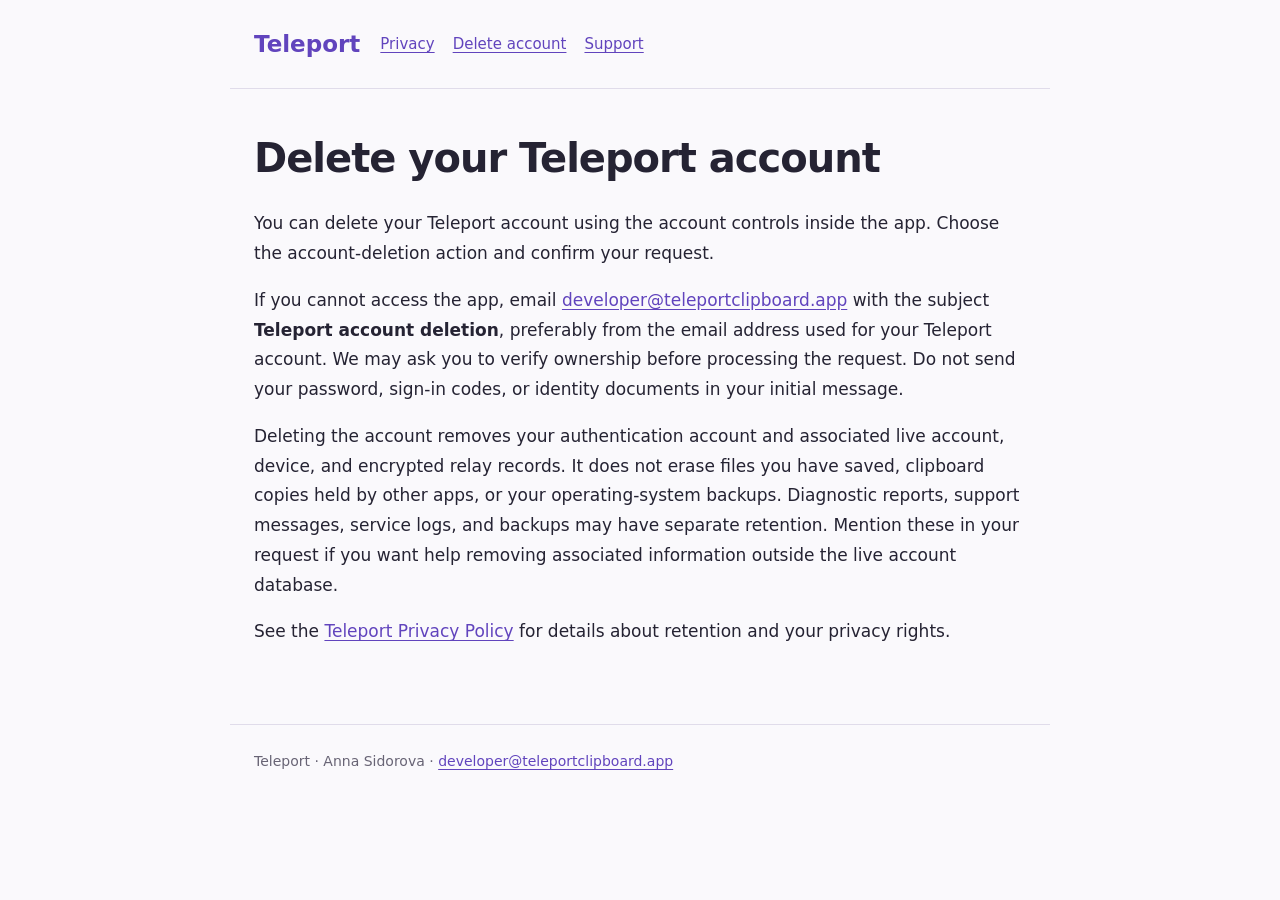
==== teleport/delete-account.html @ 5d541e5c "Publish Teleport privacy, account deletion, and support pages" ====
<!doctype html>
<html lang="en">
<head>
<meta charset="utf-8">
<meta name="viewport" content="width=device-width, initial-scale=1">
<meta name="description" content="Delete your Teleport account for Teleport, the cross-device clipboard and file-transfer app.">
<title>Delete your Teleport account · Teleport</title>
<link rel="stylesheet" href="style.css">
</head>
<body>
<header><a href="./">Teleport</a><nav aria-label="Teleport information"><a href="privacy.html">Privacy</a><a href="delete-account.html">Delete account</a><a href="support.html">Support</a></nav></header>
<main><h1>Delete your Teleport account</h1>
<p>You can delete your Teleport account using the account controls inside the app.
Choose the account-deletion action and confirm your request.</p>
<p>If you cannot access the app, email
<a href="mailto:developer@teleportclipboard.app?subject=Teleport%20account%20deletion">developer@teleportclipboard.app</a>
with the subject <strong>Teleport account deletion</strong>, preferably from the email address
used for your Teleport account. We may ask you to verify ownership before
processing the request. Do not send your password, sign-in codes, or identity
documents in your initial message.</p>
<p>Deleting the account removes your authentication account and associated live
account, device, and encrypted relay records. It does not erase files you have
saved, clipboard copies held by other apps, or your operating-system backups.
Diagnostic reports, support messages, service logs, and backups may have separate
retention. Mention these in your request if you want help removing associated
information outside the live account database.</p>
<p>See the <a href="privacy.html">Teleport Privacy Policy</a> for details about retention and your privacy rights.</p></main>
<footer><p>Teleport · Anna Sidorova · <a href="mailto:developer@teleportclipboard.app">developer@teleportclipboard.app</a></p></footer>
</body>
</html>
---- teleport/style.css ----
*{box-sizing:border-box}html{color-scheme:light dark}body{margin:0;background:#faf9fc;color:#252333;font:17px/1.75 system-ui,-apple-system,BlinkMacSystemFont,"Segoe UI",sans-serif}header,main,footer{max-width:820px;margin:auto;padding:24px}header{display:flex;flex-wrap:wrap;align-items:center;gap:20px;border-bottom:1px solid #e0dcea}header>a{font-size:23px;font-weight:750;text-decoration:none}nav{display:flex;gap:18px;flex-wrap:wrap;font-size:15px}a{color:#6144bd;text-underline-offset:3px}a:hover{text-decoration-thickness:2px}a:focus-visible{outline:3px solid #8767e5;outline-offset:4px}h1,h2{line-height:1.25;letter-spacing:-.025em}h1{font-size:clamp(30px,5vw,40px);margin:20px 0 26px}h2{font-size:25px;margin:40px 0 16px}p,li{overflow-wrap:anywhere}li{padding-left:3px;margin:9px 0}footer{border-top:1px solid #e0dcea;font-size:14px;color:#686475;margin-top:36px}main{min-height:55vh}footer p{margin:0}@media(prefers-color-scheme:dark){body{background:#19171f;color:#eeebf4}a{color:#c6b3ff}header,footer{border-color:#393440}footer{color:#b7afc2}}
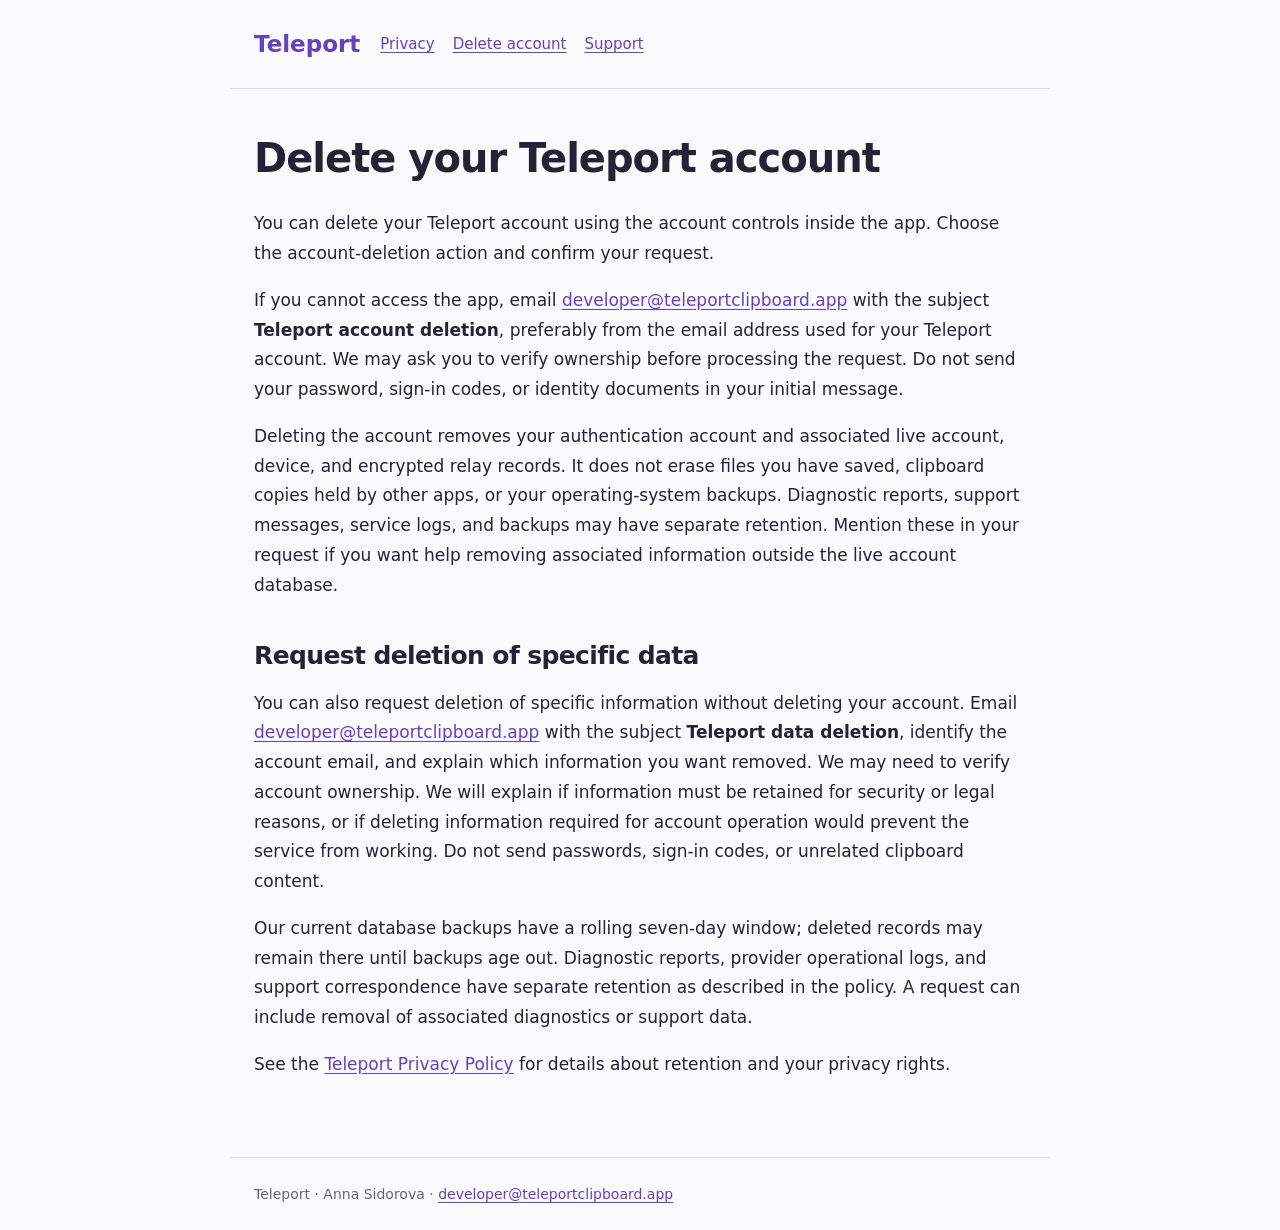
==== commit acb4e9f4: "Clarify requests to delete specific Teleport data" ====
--- a/teleport/delete-account.html
+++ b/teleport/delete-account.html
@@ -24,6 +24,19 @@
 Diagnostic reports, support messages, service logs, and backups may have separate
 retention. Mention these in your request if you want help removing associated
 information outside the live account database.</p>
+<h2>Request deletion of specific data</h2>
+<p>You can also request deletion of specific information without deleting your
+account. Email <a href="mailto:developer@teleportclipboard.app?subject=Teleport%20data%20deletion">developer@teleportclipboard.app</a>
+with the subject <strong>Teleport data deletion</strong>, identify the account email, and
+explain which information you want removed. We may need to verify account
+ownership. We will explain if information must be retained for security or legal
+reasons, or if deleting information required for account operation would prevent
+the service from working. Do not send passwords, sign-in codes, or unrelated
+clipboard content.</p>
+<p>Our current database backups have a rolling seven-day window; deleted records
+may remain there until backups age out. Diagnostic reports, provider operational
+logs, and support correspondence have separate retention as described in the
+policy. A request can include removal of associated diagnostics or support data.</p>
 <p>See the <a href="privacy.html">Teleport Privacy Policy</a> for details about retention and your privacy rights.</p></main>
 <footer><p>Teleport · Anna Sidorova · <a href="mailto:developer@teleportclipboard.app">developer@teleportclipboard.app</a></p></footer>
 </body>
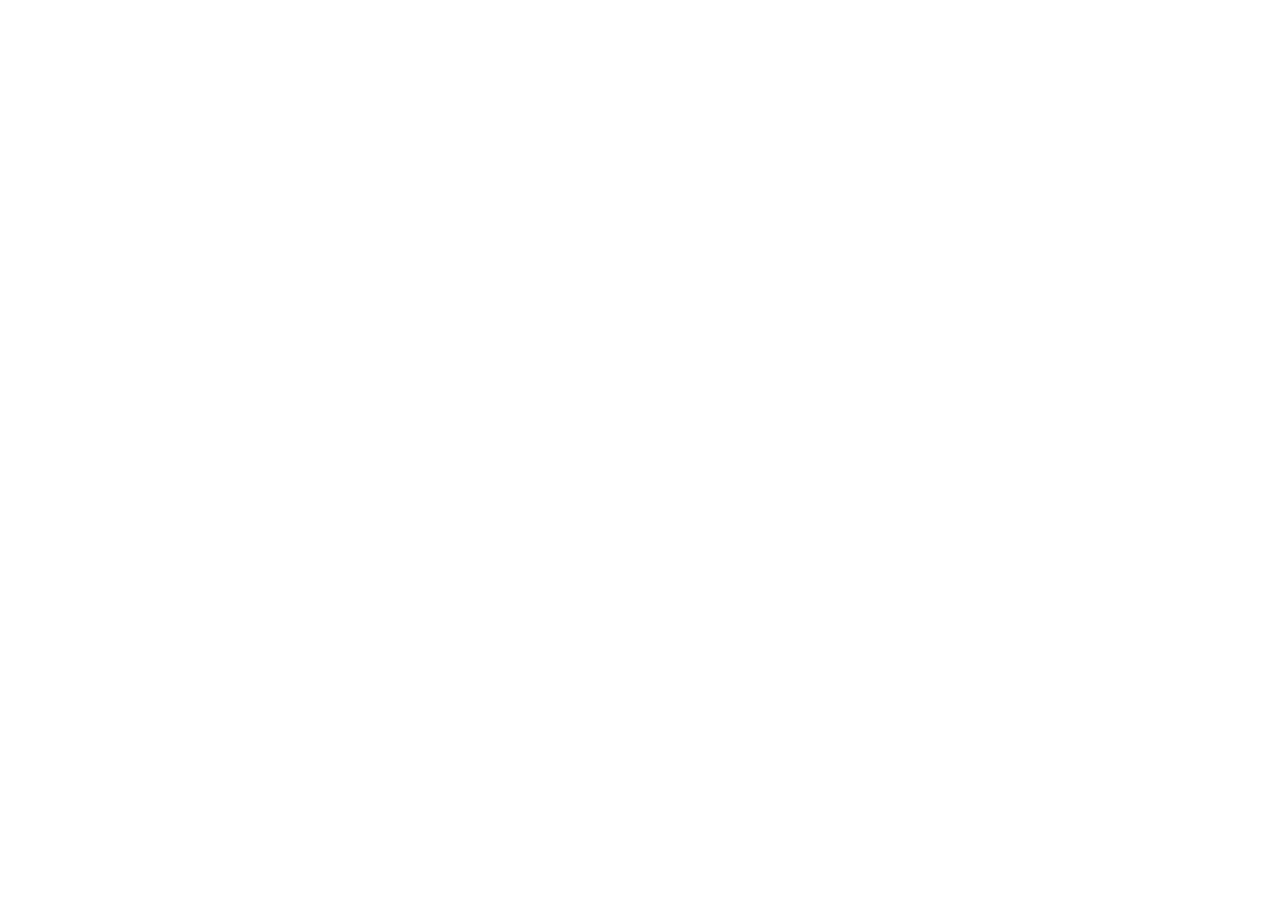
==== commit 03f68b06: "Redirect Teleport information pages to teleportclipboard.app" ====
--- a/teleport/delete-account.html
+++ b/teleport/delete-account.html
@@ -1,43 +1,8 @@
 <!doctype html>
-<html lang="en">
-<head>
-<meta charset="utf-8">
+<html lang="en"><head><meta charset="utf-8">
 <meta name="viewport" content="width=device-width, initial-scale=1">
-<meta name="description" content="Delete your Teleport account for Teleport, the cross-device clipboard and file-transfer app.">
-<title>Delete your Teleport account · Teleport</title>
-<link rel="stylesheet" href="style.css">
-</head>
-<body>
-<header><a href="./">Teleport</a><nav aria-label="Teleport information"><a href="privacy.html">Privacy</a><a href="delete-account.html">Delete account</a><a href="support.html">Support</a></nav></header>
-<main><h1>Delete your Teleport account</h1>
-<p>You can delete your Teleport account using the account controls inside the app.
-Choose the account-deletion action and confirm your request.</p>
-<p>If you cannot access the app, email
-<a href="mailto:developer@teleportclipboard.app?subject=Teleport%20account%20deletion">developer@teleportclipboard.app</a>
-with the subject <strong>Teleport account deletion</strong>, preferably from the email address
-used for your Teleport account. We may ask you to verify ownership before
-processing the request. Do not send your password, sign-in codes, or identity
-documents in your initial message.</p>
-<p>Deleting the account removes your authentication account and associated live
-account, device, and encrypted relay records. It does not erase files you have
-saved, clipboard copies held by other apps, or your operating-system backups.
-Diagnostic reports, support messages, service logs, and backups may have separate
-retention. Mention these in your request if you want help removing associated
-information outside the live account database.</p>
-<h2>Request deletion of specific data</h2>
-<p>You can also request deletion of specific information without deleting your
-account. Email <a href="mailto:developer@teleportclipboard.app?subject=Teleport%20data%20deletion">developer@teleportclipboard.app</a>
-with the subject <strong>Teleport data deletion</strong>, identify the account email, and
-explain which information you want removed. We may need to verify account
-ownership. We will explain if information must be retained for security or legal
-reasons, or if deleting information required for account operation would prevent
-the service from working. Do not send passwords, sign-in codes, or unrelated
-clipboard content.</p>
-<p>Our current database backups have a rolling seven-day window; deleted records
-may remain there until backups age out. Diagnostic reports, provider operational
-logs, and support correspondence have separate retention as described in the
-policy. A request can include removal of associated diagnostics or support data.</p>
-<p>See the <a href="privacy.html">Teleport Privacy Policy</a> for details about retention and your privacy rights.</p></main>
-<footer><p>Teleport · Anna Sidorova · <a href="mailto:developer@teleportclipboard.app">developer@teleportclipboard.app</a></p></footer>
-</body>
-</html>
+<title>Teleport вЂ” page moved</title>
+<link rel="canonical" href="https://teleportclipboard.app/delete-account">
+<meta http-equiv="refresh" content="0; url=https://teleportclipboard.app/delete-account">
+<meta name="robots" content="noindex, follow">
+</head><body><p>This page has moved to <a href="https://teleportclipboard.app/delete-account">https://teleportclipboard.app/delete-account</a>.</p></body></html>
